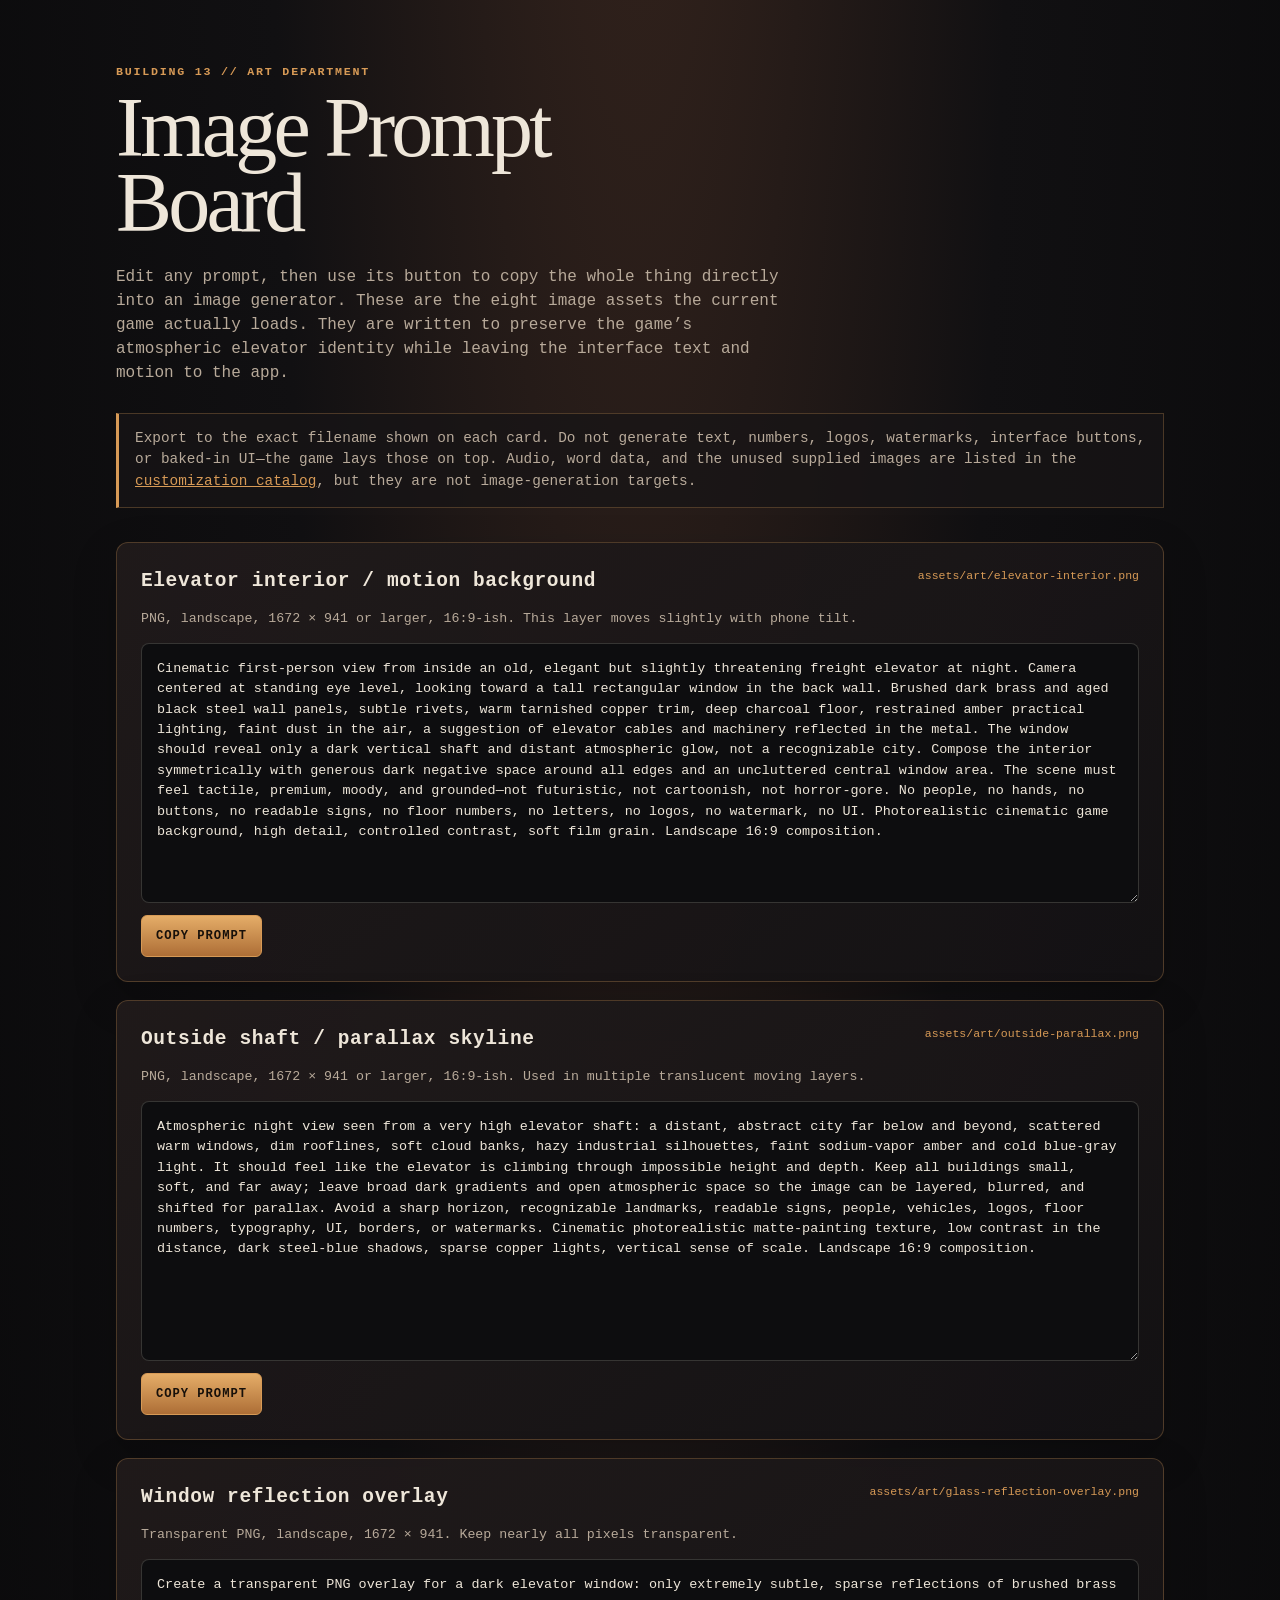
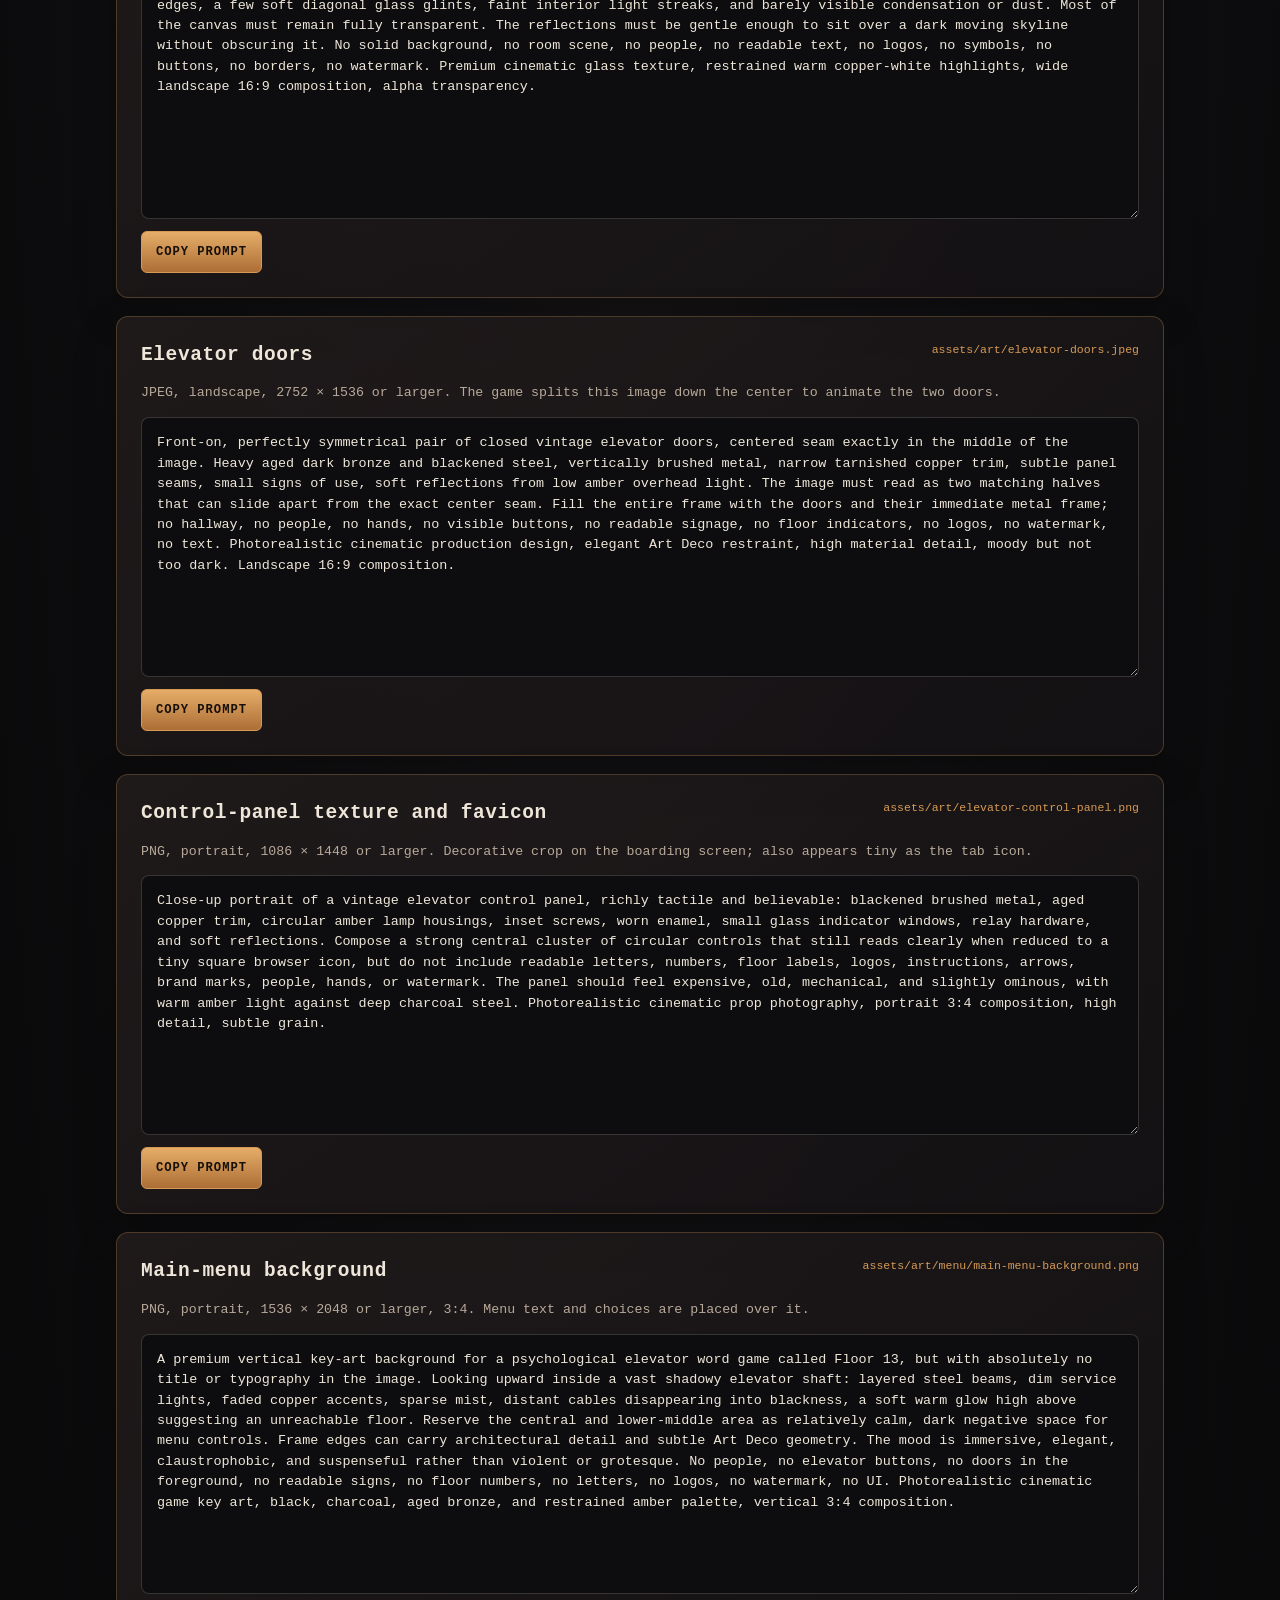
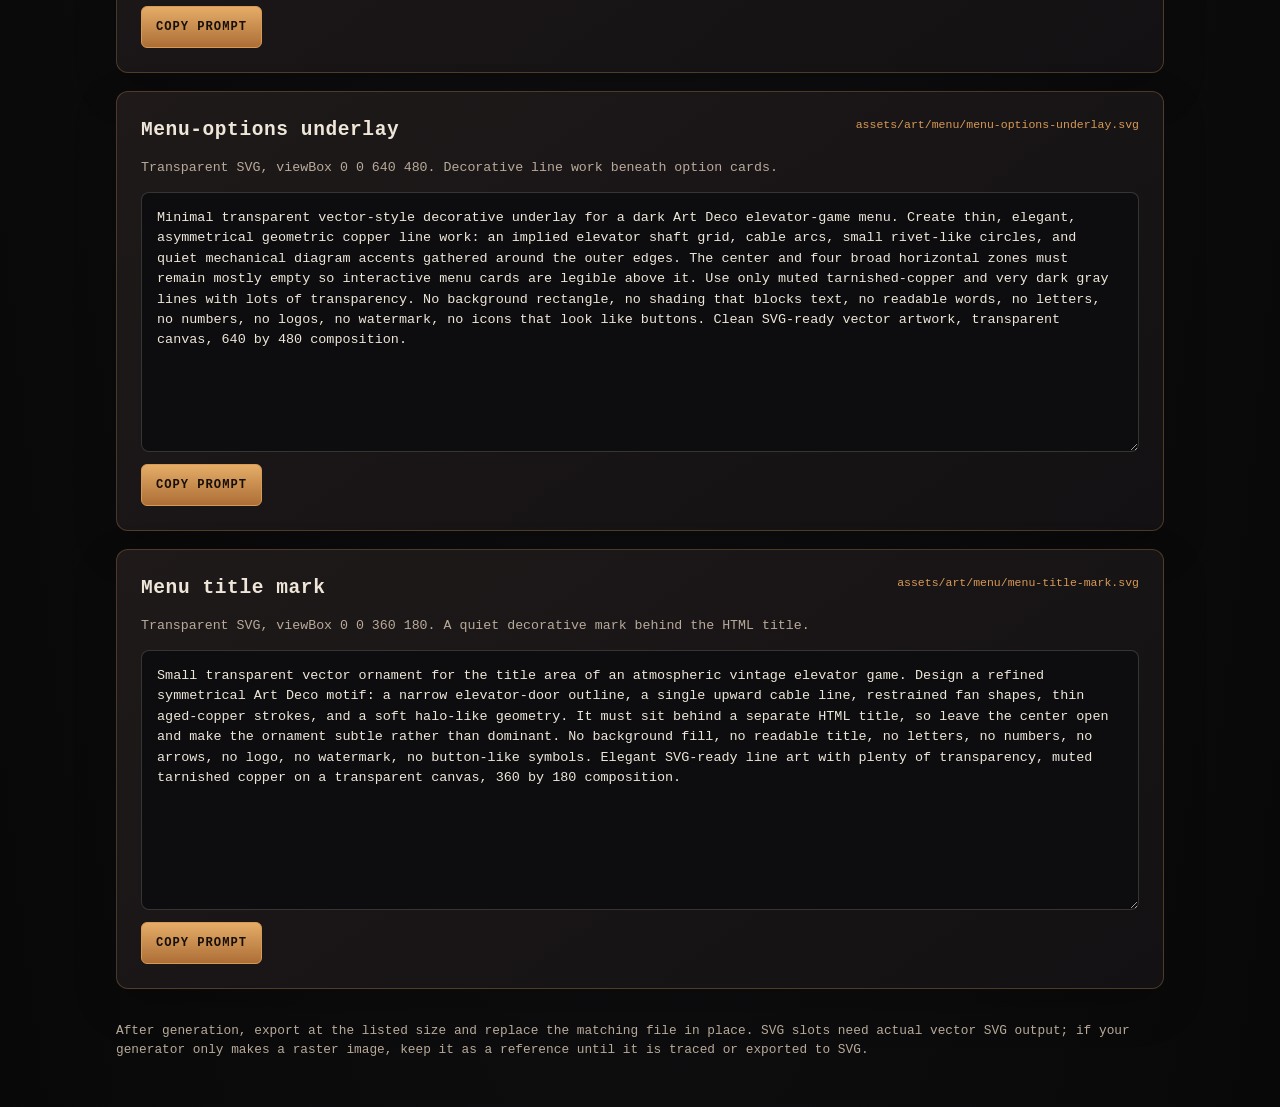
==== asset-prompt-board.html @ 22f57989 "Add runtime theme customization and validation" ====
<!doctype html>
<html lang="en">
<head>
  <meta charset="utf-8">
  <meta name="viewport" content="width=device-width, initial-scale=1, viewport-fit=cover">
  <meta name="theme-color" content="#0b0b0c">
  <title>Floor 13 — Image Prompt Board</title>
  <style>
    :root { color-scheme: dark; --ink: #eee6d9; --muted: #b8aa9a; --panel: #171416; --panel-hi: #211b1b; --copper: #d79a56; --line: rgba(215,154,86,.28); --success: #b6dc9c; }
    * { box-sizing: border-box; }
    body { margin: 0; min-width: 0; min-height: 100dvh; background: radial-gradient(ellipse at 50% -20%, #39261e 0, #111012 42%, #080809 100%); color: var(--ink); font: 16px/1.5 ui-monospace, SFMono-Regular, Menlo, Consolas, monospace; }
    main { width: min(100%, 1120px); margin: 0 auto; padding: clamp(24px, 5vw, 72px) clamp(16px, 4vw, 36px) 48px; }
    .eyebrow { margin: 0 0 8px; color: var(--copper); font-size: .73rem; font-weight: 700; letter-spacing: .15em; }
    h1 { max-width: 14ch; margin: 0; font-family: Georgia, serif; font-size: clamp(2.25rem, 8vw, 5.25rem); font-weight: 500; line-height: .9; letter-spacing: -.045em; }
    .lede { max-width: 70ch; margin: 24px 0 0; color: var(--muted); }
    .notice { margin: 28px 0 34px; padding: 14px 16px; border: 1px solid var(--line); border-left: 3px solid var(--copper); background: rgba(23,20,22,.76); color: var(--muted); font-size: .9rem; }
    .grid { display: grid; gap: 18px; }
    .card { padding: clamp(16px, 3vw, 24px); border: 1px solid var(--line); border-radius: 12px; background: linear-gradient(145deg, rgba(33,27,27,.94), rgba(20,18,20,.94)); box-shadow: 0 16px 45px rgba(0,0,0,.2); }
    .card-head { display: flex; align-items: start; justify-content: space-between; gap: 14px; margin-bottom: 13px; }
    h2 { margin: 0; font-size: clamp(1rem, 2.4vw, 1.22rem); letter-spacing: .03em; }
    .file { flex: 0 0 auto; margin: 0; color: var(--copper); font-size: .72rem; overflow-wrap: anywhere; text-align: right; }
    .spec { margin: 0 0 14px; color: var(--muted); font-size: .83rem; }
    textarea { display: block; width: 100%; min-height: 260px; resize: vertical; padding: 15px; border: 1px solid rgba(238,230,217,.18); border-radius: 8px; outline: none; background: #0d0d0f; color: var(--ink); font: .84rem/1.52 ui-monospace, SFMono-Regular, Menlo, Consolas, monospace; }
    textarea:focus { border-color: var(--copper); box-shadow: 0 0 0 3px rgba(215,154,86,.14); }
    .actions { display: flex; align-items: center; justify-content: space-between; gap: 12px; margin-top: 12px; }
    button { appearance: none; min-height: 42px; padding: 10px 14px; border: 1px solid var(--copper); border-radius: 6px; background: linear-gradient(180deg, #e5ad68, #ad6e36); color: #17100a; cursor: pointer; font: 700 .76rem/1 ui-monospace, SFMono-Regular, Menlo, Consolas, monospace; letter-spacing: .08em; }
    button:hover { filter: brightness(1.08); }
    button:focus-visible { outline: 3px solid #fff; outline-offset: 3px; }
    .copy-status { color: var(--muted); font-size: .76rem; }
    .copy-status.ok { color: var(--success); }
    footer { margin-top: 32px; color: var(--muted); font-size: .8rem; }
    a { color: var(--copper); }
    @media (max-width: 560px) { .card-head { display: block; } .file { margin-top: 5px; text-align: left; } textarea { min-height: 310px; font-size: .8rem; } }
  </style>
</head>
<body>
  <main>
    <p class="eyebrow">BUILDING 13 // ART DEPARTMENT</p>
    <h1>Image Prompt Board</h1>
    <p class="lede">Edit any prompt, then use its button to copy the whole thing directly into an image generator. These are the eight image assets the current game actually loads. They are written to preserve the game’s atmospheric elevator identity while leaving the interface text and motion to the app.</p>
    <aside class="notice">Export to the exact filename shown on each card. Do not generate text, numbers, logos, watermarks, interface buttons, or baked-in UI—the game lays those on top. Audio, word data, and the unused supplied images are listed in the <a href="CUSTOMIZATION_CATALOG.md">customization catalog</a>, but they are not image-generation targets.</aside>

    <section class="grid" aria-label="Image generation prompts">
      <article class="card">
        <div class="card-head"><h2>Elevator interior / motion background</h2><p class="file">assets/art/elevator-interior.png</p></div>
        <p class="spec">PNG, landscape, 1672 × 941 or larger, 16:9-ish. This layer moves slightly with phone tilt.</p>
        <textarea aria-label="Prompt for elevator interior">Cinematic first-person view from inside an old, elegant but slightly threatening freight elevator at night. Camera centered at standing eye level, looking toward a tall rectangular window in the back wall. Brushed dark brass and aged black steel wall panels, subtle rivets, warm tarnished copper trim, deep charcoal floor, restrained amber practical lighting, faint dust in the air, a suggestion of elevator cables and machinery reflected in the metal. The window should reveal only a dark vertical shaft and distant atmospheric glow, not a recognizable city. Compose the interior symmetrically with generous dark negative space around all edges and an uncluttered central window area. The scene must feel tactile, premium, moody, and grounded—not futuristic, not cartoonish, not horror-gore. No people, no hands, no buttons, no readable signs, no floor numbers, no letters, no logos, no watermark, no UI. Photorealistic cinematic game background, high detail, controlled contrast, soft film grain. Landscape 16:9 composition.</textarea>
        <div class="actions"><button type="button" data-copy="0">COPY PROMPT</button><span class="copy-status" aria-live="polite"></span></div>
      </article>

      <article class="card">
        <div class="card-head"><h2>Outside shaft / parallax skyline</h2><p class="file">assets/art/outside-parallax.png</p></div>
        <p class="spec">PNG, landscape, 1672 × 941 or larger, 16:9-ish. Used in multiple translucent moving layers.</p>
        <textarea aria-label="Prompt for outside parallax">Atmospheric night view seen from a very high elevator shaft: a distant, abstract city far below and beyond, scattered warm windows, dim rooflines, soft cloud banks, hazy industrial silhouettes, faint sodium-vapor amber and cold blue-gray light. It should feel like the elevator is climbing through impossible height and depth. Keep all buildings small, soft, and far away; leave broad dark gradients and open atmospheric space so the image can be layered, blurred, and shifted for parallax. Avoid a sharp horizon, recognizable landmarks, readable signs, people, vehicles, logos, floor numbers, typography, UI, borders, or watermarks. Cinematic photorealistic matte-painting texture, low contrast in the distance, dark steel-blue shadows, sparse copper lights, vertical sense of scale. Landscape 16:9 composition.</textarea>
        <div class="actions"><button type="button" data-copy="1">COPY PROMPT</button><span class="copy-status" aria-live="polite"></span></div>
      </article>

      <article class="card">
        <div class="card-head"><h2>Window reflection overlay</h2><p class="file">assets/art/glass-reflection-overlay.png</p></div>
        <p class="spec">Transparent PNG, landscape, 1672 × 941. Keep nearly all pixels transparent.</p>
        <textarea aria-label="Prompt for glass reflection overlay">Create a transparent PNG overlay for a dark elevator window: only extremely subtle, sparse reflections of brushed brass edges, a few soft diagonal glass glints, faint interior light streaks, and barely visible condensation or dust. Most of the canvas must remain fully transparent. The reflections must be gentle enough to sit over a dark moving skyline without obscuring it. No solid background, no room scene, no people, no readable text, no logos, no symbols, no buttons, no borders, no watermark. Premium cinematic glass texture, restrained warm copper-white highlights, wide landscape 16:9 composition, alpha transparency.</textarea>
        <div class="actions"><button type="button" data-copy="2">COPY PROMPT</button><span class="copy-status" aria-live="polite"></span></div>
      </article>

      <article class="card">
        <div class="card-head"><h2>Elevator doors</h2><p class="file">assets/art/elevator-doors.jpeg</p></div>
        <p class="spec">JPEG, landscape, 2752 × 1536 or larger. The game splits this image down the center to animate the two doors.</p>
        <textarea aria-label="Prompt for elevator doors">Front-on, perfectly symmetrical pair of closed vintage elevator doors, centered seam exactly in the middle of the image. Heavy aged dark bronze and blackened steel, vertically brushed metal, narrow tarnished copper trim, subtle panel seams, small signs of use, soft reflections from low amber overhead light. The image must read as two matching halves that can slide apart from the exact center seam. Fill the entire frame with the doors and their immediate metal frame; no hallway, no people, no hands, no visible buttons, no readable signage, no floor indicators, no logos, no watermark, no text. Photorealistic cinematic production design, elegant Art Deco restraint, high material detail, moody but not too dark. Landscape 16:9 composition.</textarea>
        <div class="actions"><button type="button" data-copy="3">COPY PROMPT</button><span class="copy-status" aria-live="polite"></span></div>
      </article>

      <article class="card">
        <div class="card-head"><h2>Control-panel texture and favicon</h2><p class="file">assets/art/elevator-control-panel.png</p></div>
        <p class="spec">PNG, portrait, 1086 × 1448 or larger. Decorative crop on the boarding screen; also appears tiny as the tab icon.</p>
        <textarea aria-label="Prompt for elevator control panel">Close-up portrait of a vintage elevator control panel, richly tactile and believable: blackened brushed metal, aged copper trim, circular amber lamp housings, inset screws, worn enamel, small glass indicator windows, relay hardware, and soft reflections. Compose a strong central cluster of circular controls that still reads clearly when reduced to a tiny square browser icon, but do not include readable letters, numbers, floor labels, logos, instructions, arrows, brand marks, people, hands, or watermark. The panel should feel expensive, old, mechanical, and slightly ominous, with warm amber light against deep charcoal steel. Photorealistic cinematic prop photography, portrait 3:4 composition, high detail, subtle grain.</textarea>
        <div class="actions"><button type="button" data-copy="4">COPY PROMPT</button><span class="copy-status" aria-live="polite"></span></div>
      </article>

      <article class="card">
        <div class="card-head"><h2>Main-menu background</h2><p class="file">assets/art/menu/main-menu-background.png</p></div>
        <p class="spec">PNG, portrait, 1536 × 2048 or larger, 3:4. Menu text and choices are placed over it.</p>
        <textarea aria-label="Prompt for main menu background">A premium vertical key-art background for a psychological elevator word game called Floor 13, but with absolutely no title or typography in the image. Looking upward inside a vast shadowy elevator shaft: layered steel beams, dim service lights, faded copper accents, sparse mist, distant cables disappearing into blackness, a soft warm glow high above suggesting an unreachable floor. Reserve the central and lower-middle area as relatively calm, dark negative space for menu controls. Frame edges can carry architectural detail and subtle Art Deco geometry. The mood is immersive, elegant, claustrophobic, and suspenseful rather than violent or grotesque. No people, no elevator buttons, no doors in the foreground, no readable signs, no floor numbers, no letters, no logos, no watermark, no UI. Photorealistic cinematic game key art, black, charcoal, aged bronze, and restrained amber palette, vertical 3:4 composition.</textarea>
        <div class="actions"><button type="button" data-copy="5">COPY PROMPT</button><span class="copy-status" aria-live="polite"></span></div>
      </article>

      <article class="card">
        <div class="card-head"><h2>Menu-options underlay</h2><p class="file">assets/art/menu/menu-options-underlay.svg</p></div>
        <p class="spec">Transparent SVG, viewBox 0 0 640 480. Decorative line work beneath option cards.</p>
        <textarea aria-label="Prompt for menu options underlay">Minimal transparent vector-style decorative underlay for a dark Art Deco elevator-game menu. Create thin, elegant, asymmetrical geometric copper line work: an implied elevator shaft grid, cable arcs, small rivet-like circles, and quiet mechanical diagram accents gathered around the outer edges. The center and four broad horizontal zones must remain mostly empty so interactive menu cards are legible above it. Use only muted tarnished-copper and very dark gray lines with lots of transparency. No background rectangle, no shading that blocks text, no readable words, no letters, no numbers, no logos, no watermark, no icons that look like buttons. Clean SVG-ready vector artwork, transparent canvas, 640 by 480 composition.</textarea>
        <div class="actions"><button type="button" data-copy="6">COPY PROMPT</button><span class="copy-status" aria-live="polite"></span></div>
      </article>

      <article class="card">
        <div class="card-head"><h2>Menu title mark</h2><p class="file">assets/art/menu/menu-title-mark.svg</p></div>
        <p class="spec">Transparent SVG, viewBox 0 0 360 180. A quiet decorative mark behind the HTML title.</p>
        <textarea aria-label="Prompt for menu title mark">Small transparent vector ornament for the title area of an atmospheric vintage elevator game. Design a refined symmetrical Art Deco motif: a narrow elevator-door outline, a single upward cable line, restrained fan shapes, thin aged-copper strokes, and a soft halo-like geometry. It must sit behind a separate HTML title, so leave the center open and make the ornament subtle rather than dominant. No background fill, no readable title, no letters, no numbers, no arrows, no logo, no watermark, no button-like symbols. Elegant SVG-ready line art with plenty of transparency, muted tarnished copper on a transparent canvas, 360 by 180 composition.</textarea>
        <div class="actions"><button type="button" data-copy="7">COPY PROMPT</button><span class="copy-status" aria-live="polite"></span></div>
      </article>
    </section>
    <footer>After generation, export at the listed size and replace the matching file in place. SVG slots need actual vector SVG output; if your generator only makes a raster image, keep it as a reference until it is traced or exported to SVG.</footer>
  </main>
  <script>
    const copy = async (button) => {
      const card = button.closest('.card');
      const textarea = card.querySelector('textarea');
      const status = card.querySelector('.copy-status');
      try {
        await navigator.clipboard.writeText(textarea.value);
        status.textContent = 'COPIED TO CLIPBOARD';
        status.classList.add('ok');
      } catch {
        textarea.focus();
        textarea.select();
        const copied = document.execCommand('copy');
        status.textContent = copied ? 'COPIED TO CLIPBOARD' : 'SELECTED — COPY MANUALLY';
        status.classList.toggle('ok', copied);
      }
      window.setTimeout(() => { status.textContent = ''; status.classList.remove('ok'); }, 2200);
    };
    document.querySelectorAll('[data-copy]').forEach((button) => button.addEventListener('click', () => copy(button)));
  </script>
</body>
</html>
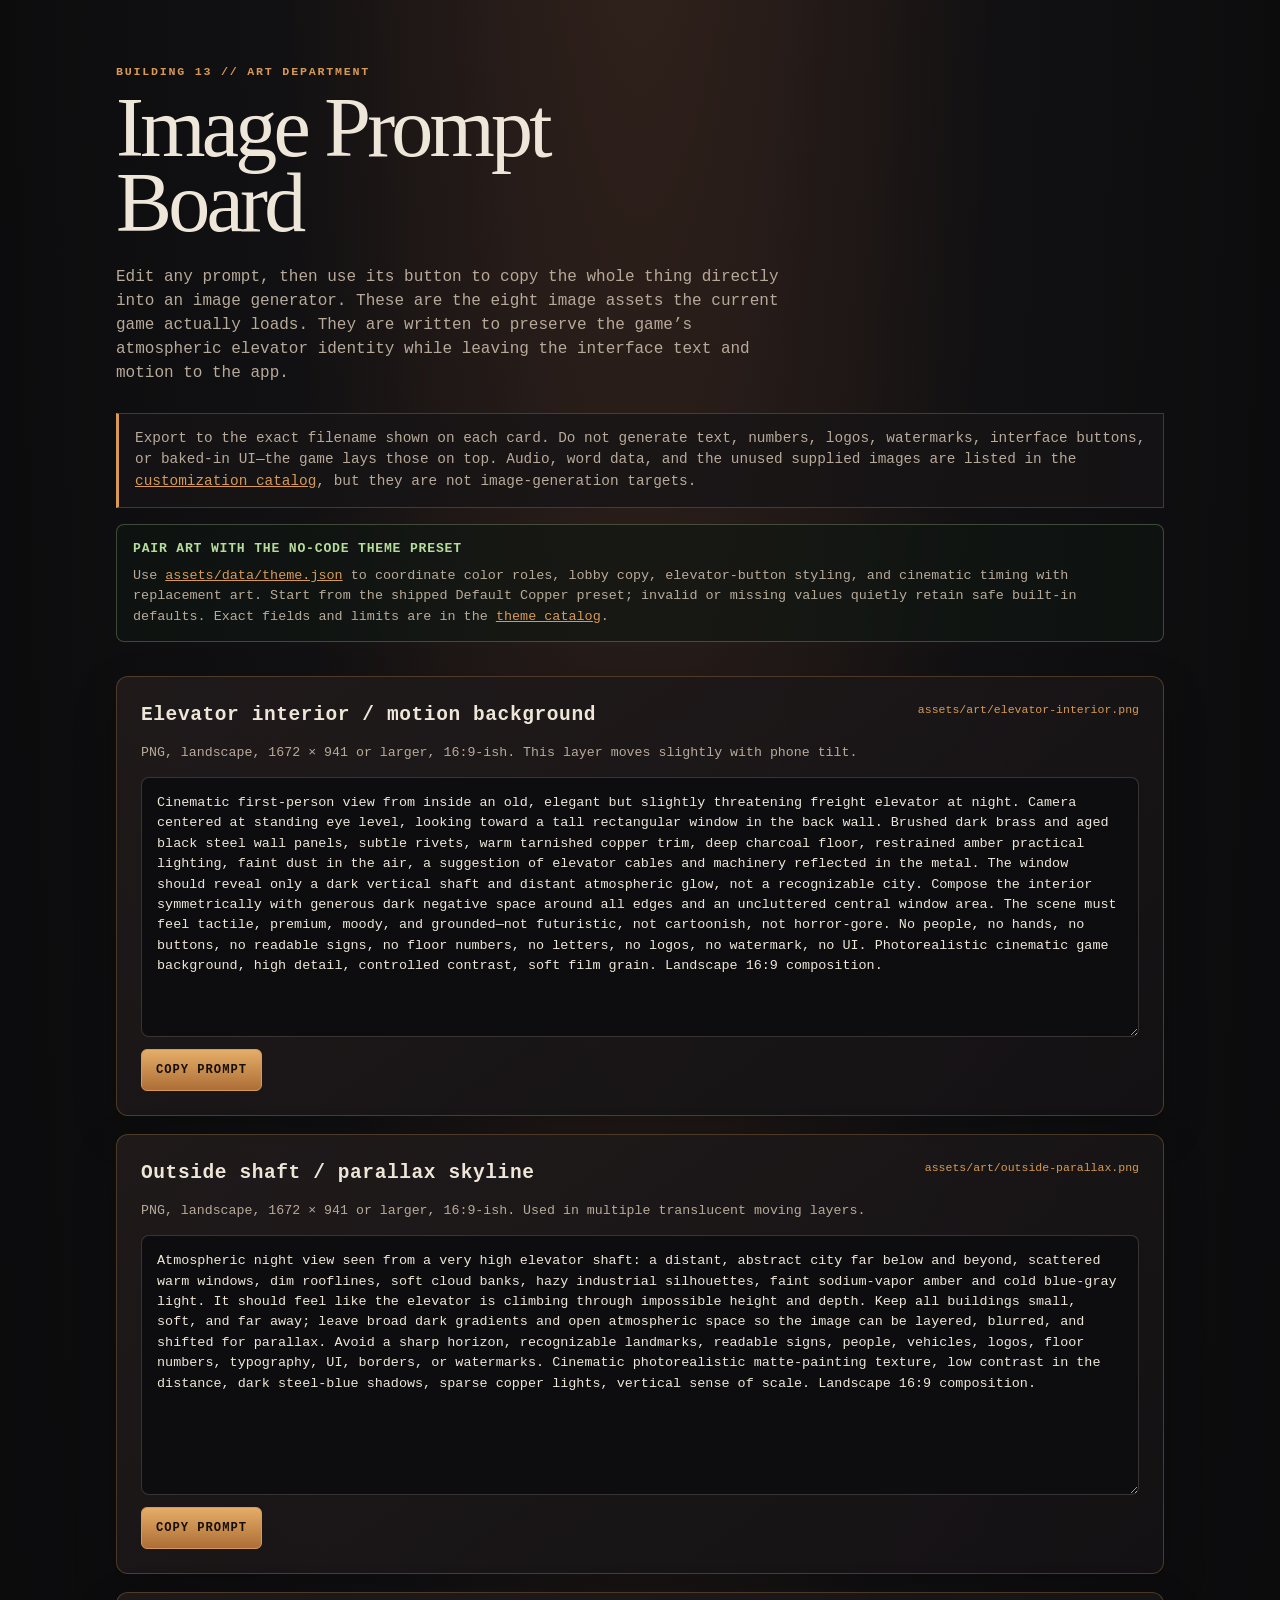
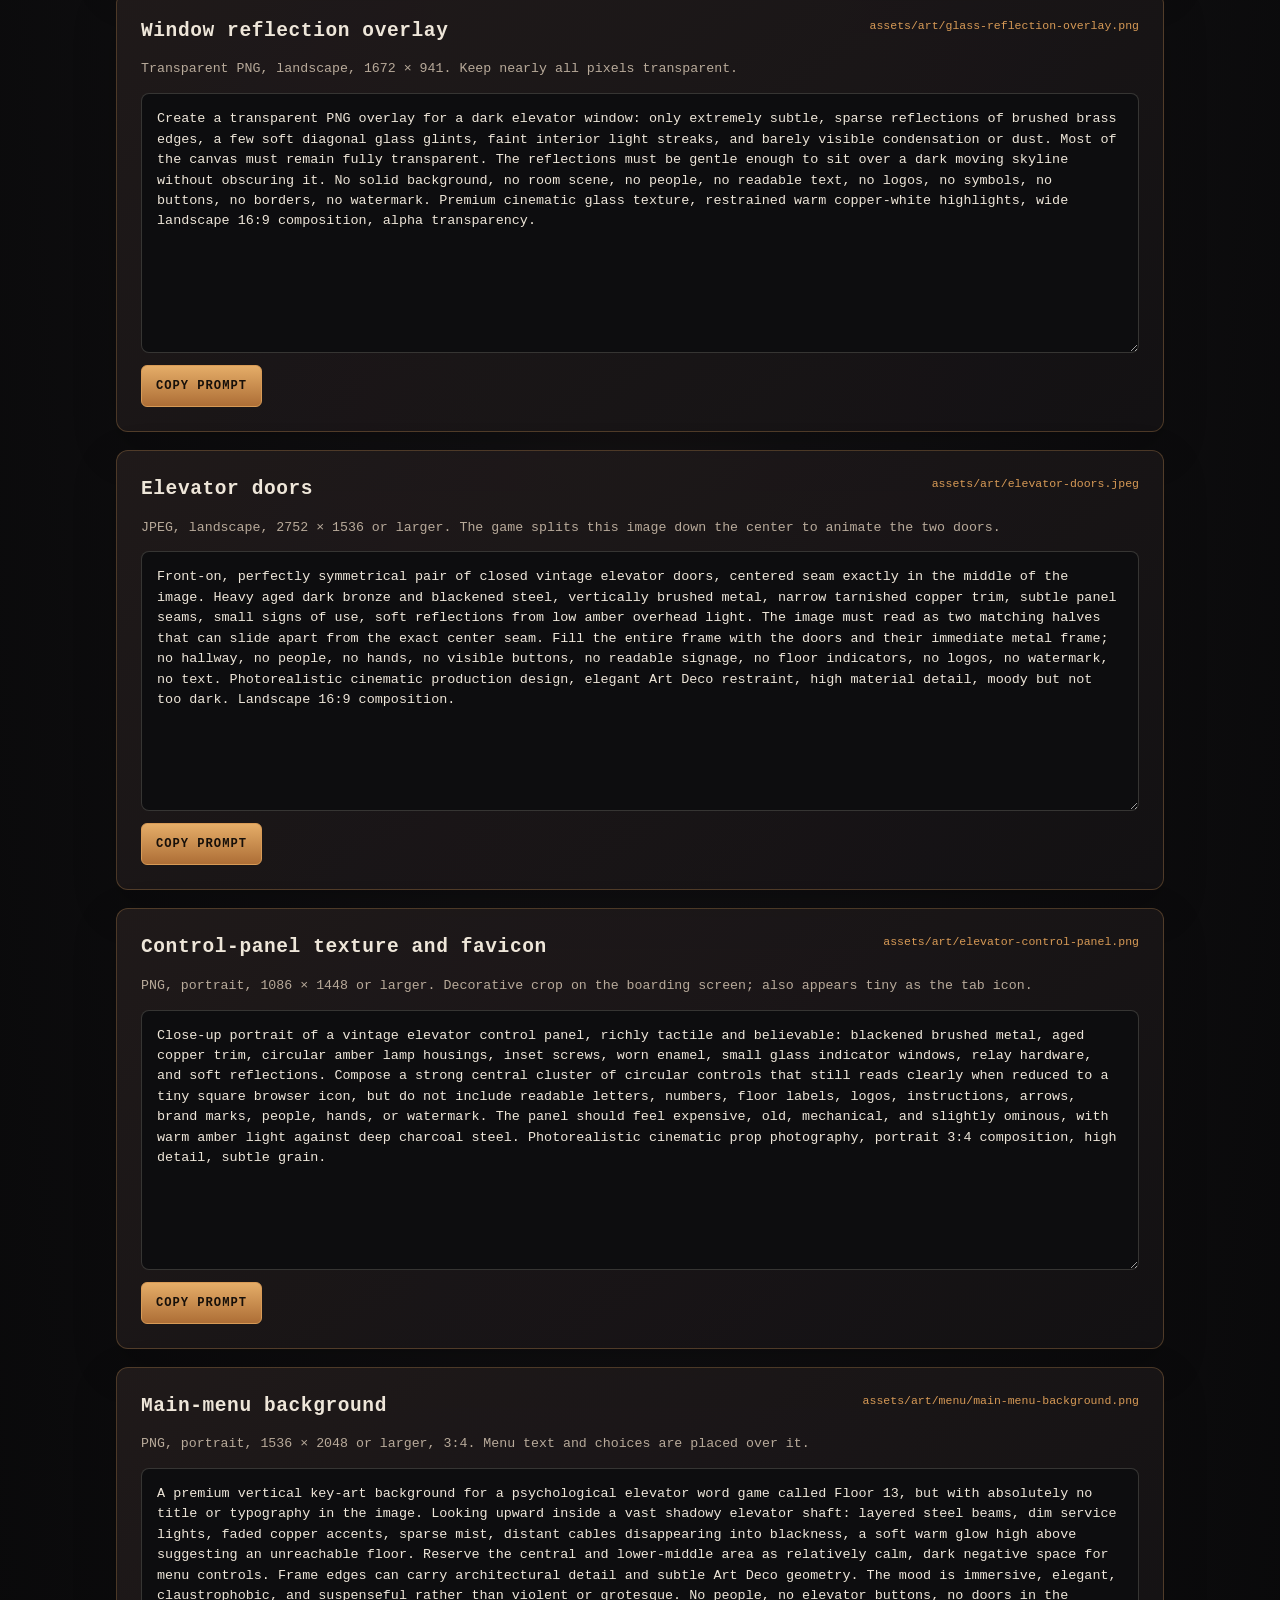
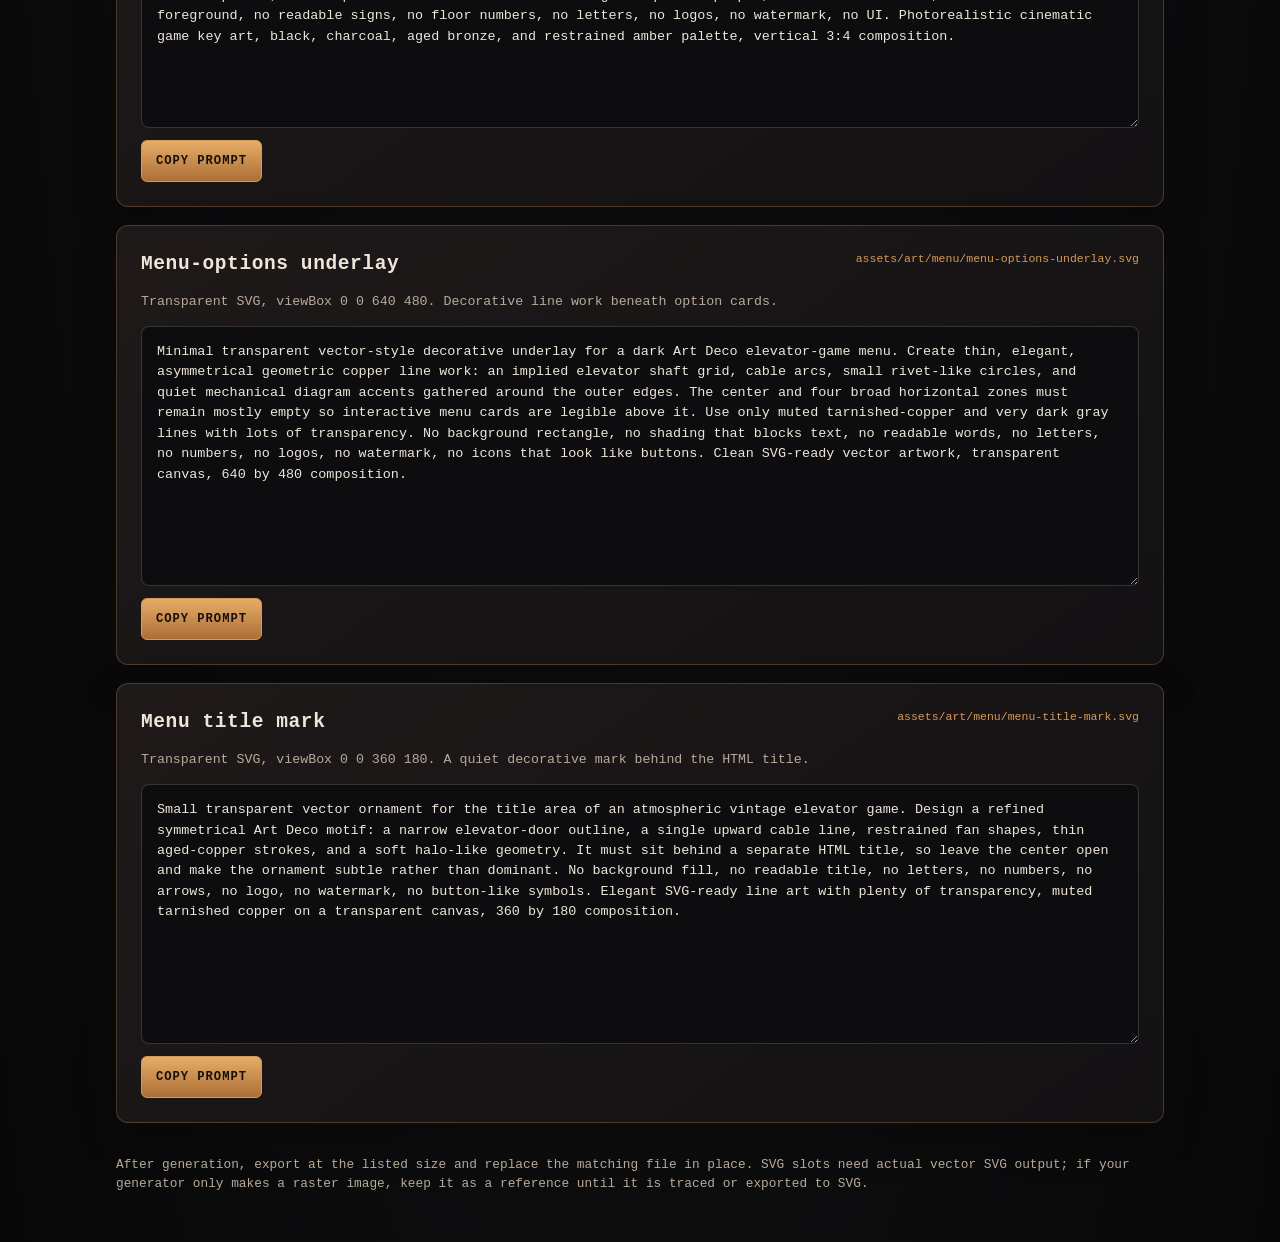
==== commit 46f6ade9: "Finish no-code theme preset and fallback" ====
--- a/asset-prompt-board.html
+++ b/asset-prompt-board.html
@@ -14,6 +14,9 @@
     h1 { max-width: 14ch; margin: 0; font-family: Georgia, serif; font-size: clamp(2.25rem, 8vw, 5.25rem); font-weight: 500; line-height: .9; letter-spacing: -.045em; }
     .lede { max-width: 70ch; margin: 24px 0 0; color: var(--muted); }
     .notice { margin: 28px 0 34px; padding: 14px 16px; border: 1px solid var(--line); border-left: 3px solid var(--copper); background: rgba(23,20,22,.76); color: var(--muted); font-size: .9rem; }
+    .theme-preset { display: grid; gap: 8px; margin: -18px 0 34px; padding: 14px 16px; border: 1px solid rgba(182,220,156,.28); border-radius: 8px; background: rgba(15,24,18,.62); }
+    .theme-preset strong { color: var(--success); font-size: .82rem; letter-spacing: .06em; }
+    .theme-preset p { margin: 0; color: var(--muted); font-size: .84rem; }
     .grid { display: grid; gap: 18px; }
     .card { padding: clamp(16px, 3vw, 24px); border: 1px solid var(--line); border-radius: 12px; background: linear-gradient(145deg, rgba(33,27,27,.94), rgba(20,18,20,.94)); box-shadow: 0 16px 45px rgba(0,0,0,.2); }
     .card-head { display: flex; align-items: start; justify-content: space-between; gap: 14px; margin-bottom: 13px; }
@@ -39,6 +42,10 @@
     <h1>Image Prompt Board</h1>
     <p class="lede">Edit any prompt, then use its button to copy the whole thing directly into an image generator. These are the eight image assets the current game actually loads. They are written to preserve the game’s atmospheric elevator identity while leaving the interface text and motion to the app.</p>
     <aside class="notice">Export to the exact filename shown on each card. Do not generate text, numbers, logos, watermarks, interface buttons, or baked-in UI—the game lays those on top. Audio, word data, and the unused supplied images are listed in the <a href="CUSTOMIZATION_CATALOG.md">customization catalog</a>, but they are not image-generation targets.</aside>
+    <aside class="theme-preset">
+      <strong>PAIR ART WITH THE NO-CODE THEME PRESET</strong>
+      <p>Use <a href="assets/data/theme.json">assets/data/theme.json</a> to coordinate color roles, lobby copy, elevator-button styling, and cinematic timing with replacement art. Start from the shipped Default Copper preset; invalid or missing values quietly retain safe built-in defaults. Exact fields and limits are in the <a href="CUSTOMIZATION_CATALOG.md#theme-and-lobby-customization">theme catalog</a>.</p>
+    </aside>
 
     <section class="grid" aria-label="Image generation prompts">
       <article class="card">
